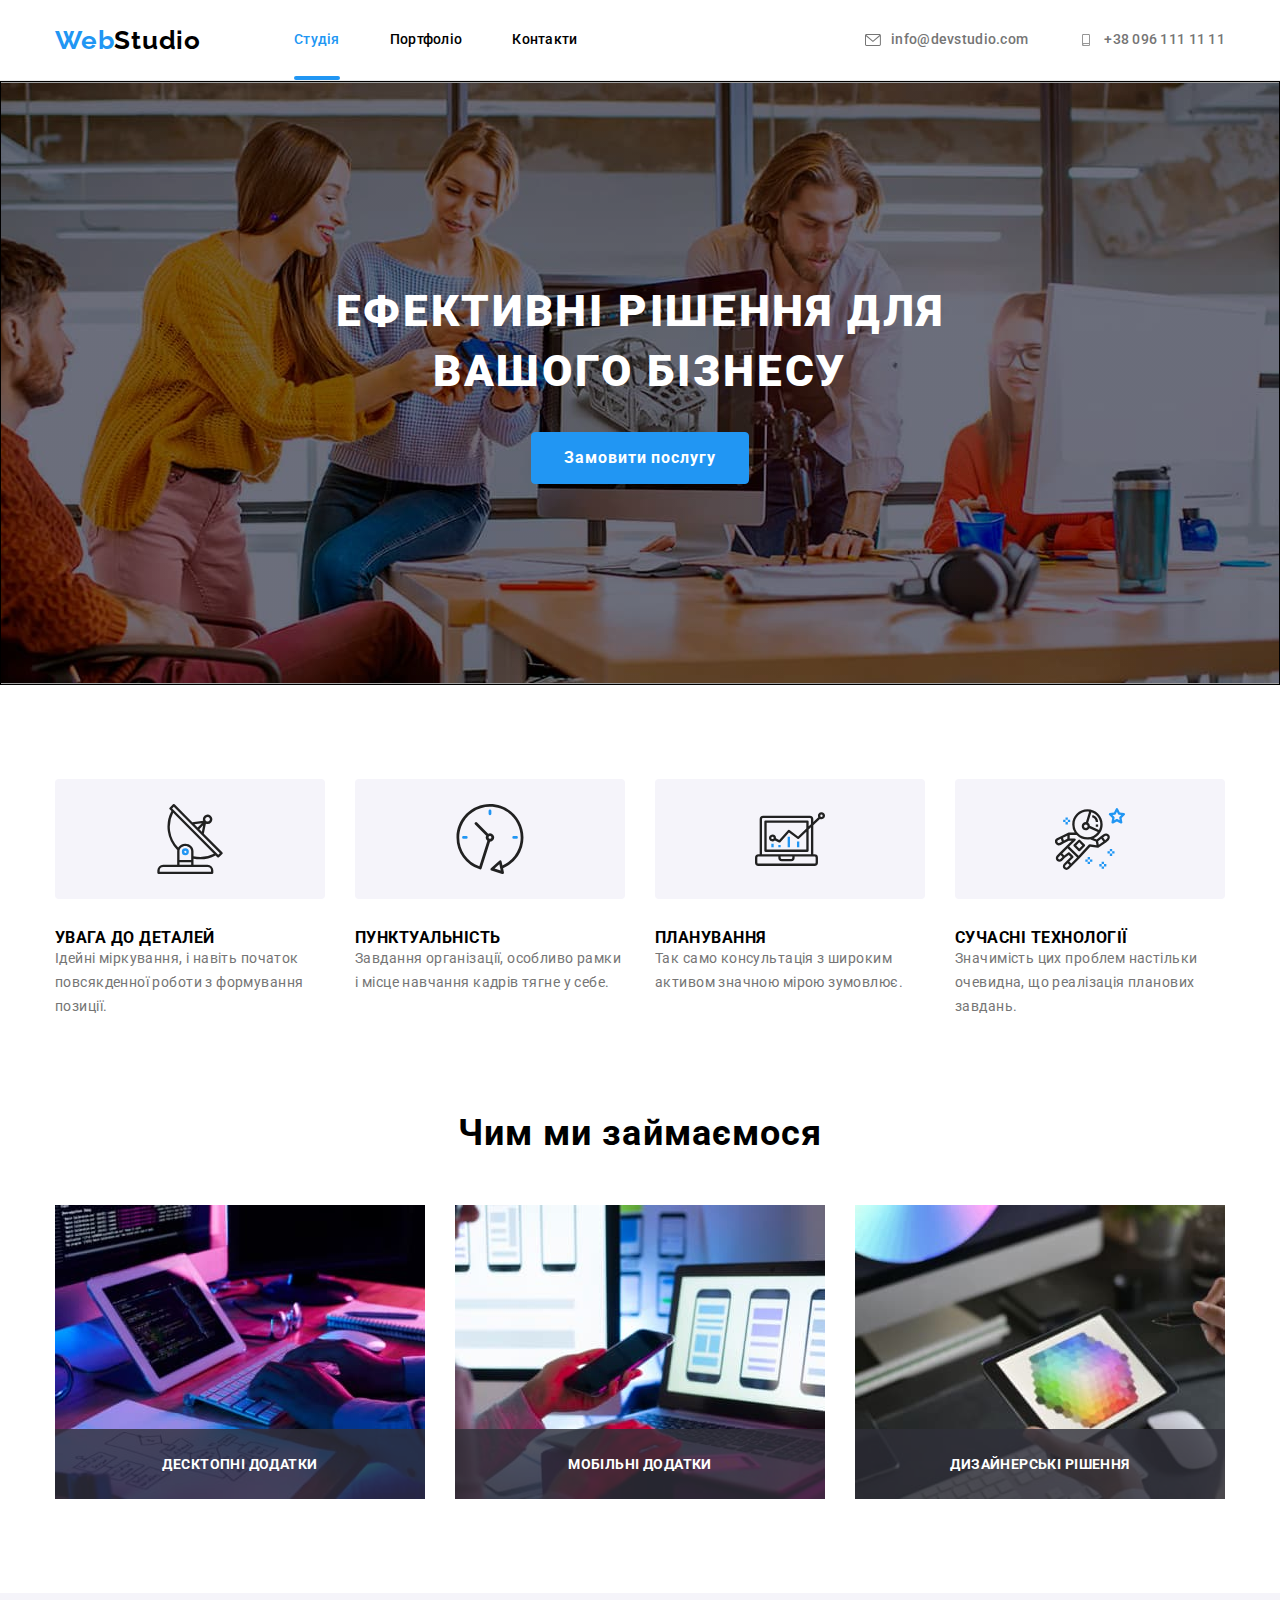
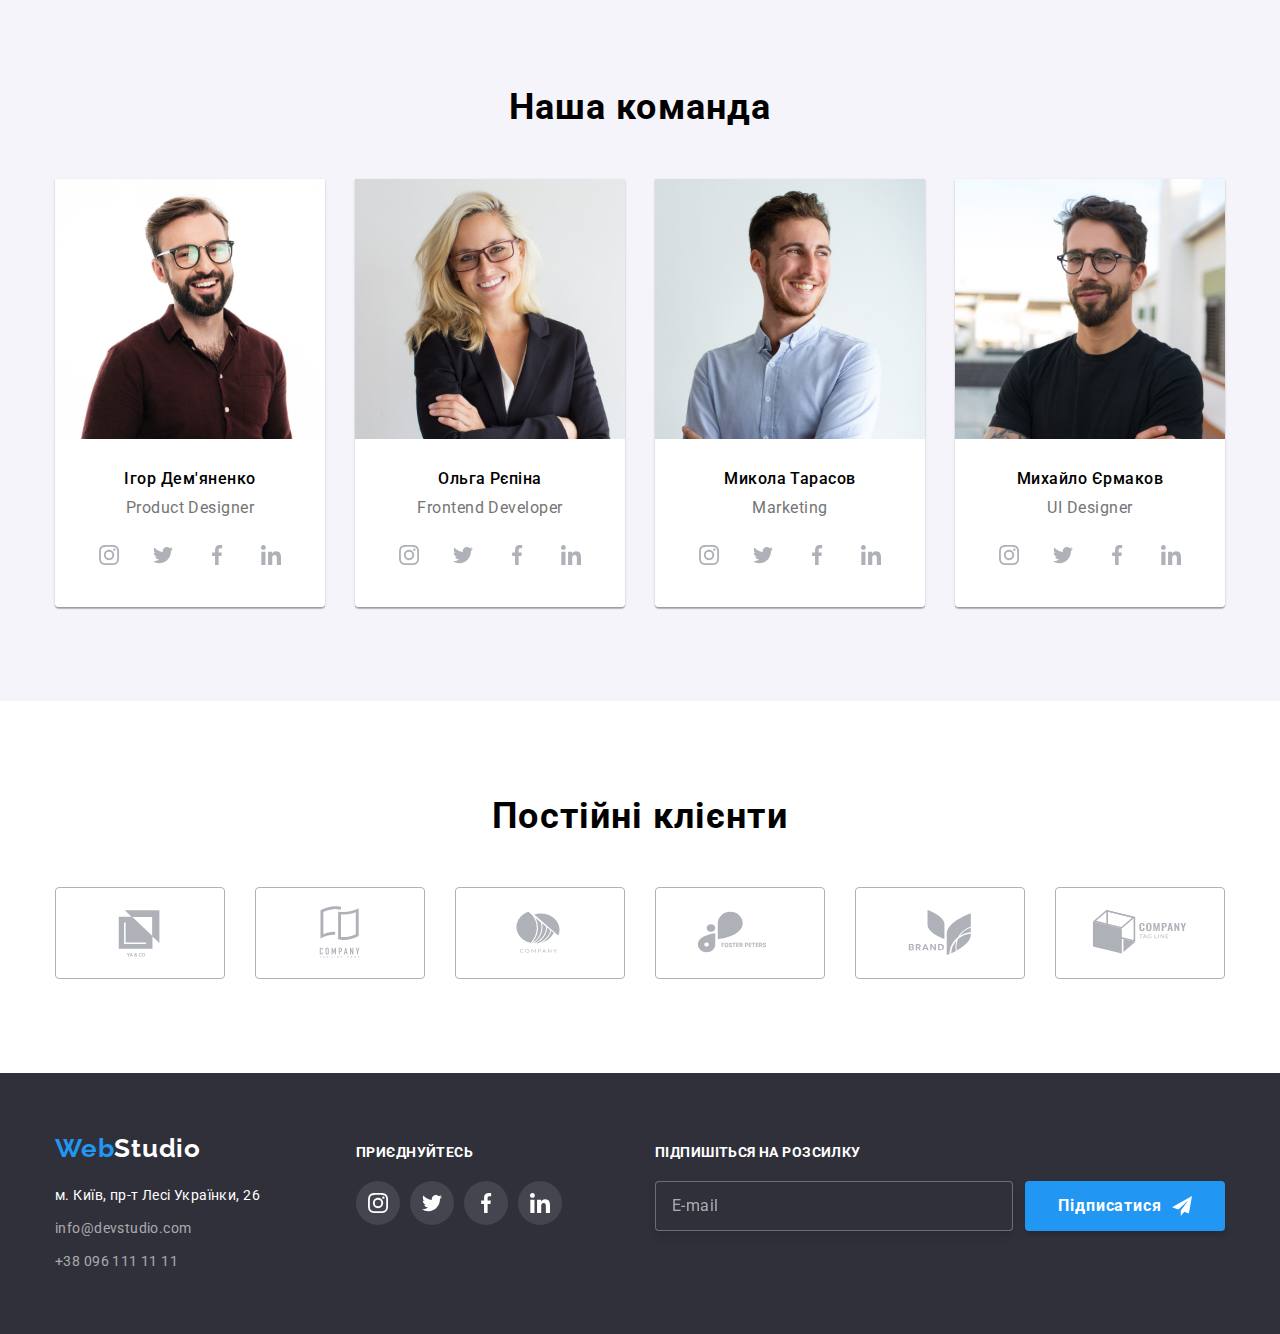
==== index.html @ 94ac400a "Create files according to sccs" ====
<!DOCTYPE html>
<html lang="uk">
  <head>
    <meta charset="UTF-8" />
    <meta http-equiv="X-UA-Compatible" content="IE=edge" />
    <meta name="viewport" content="width=device-width, initial-scale=1.0" />
    <link rel="preconnect" href="https://fonts.googleapis.com" />
    <link rel="preconnect" href="https://fonts.gstatic.com" crossorigin />
    <link
      href="https://fonts.googleapis.com/css2?family=Raleway:wght@700&family=Roboto:wght@400;500;700;900&display=swap"
      rel="stylesheet"
    />
    <link
      rel="stylesheet"
      href="https://cdnjs.cloudflare.com/ajax/libs/modern-normalize/1.1.0/modern-normalize.min.css"
    />
    <link rel="stylesheet" href="./css/main.min.css" />
    <!-- <link rel="stylesheet" href="./css/styles.css" /> -->
    <title>WebStudio</title>
  </head>
  <body>
    <header class="header-section">
      <div class="container header-container">
        <a href="./index.html" class="logo" lang="en"><span class="logo-web">Web</span>Studio</a>
        <nav class="header-nav">
          <ul class="header-list list">
            <li class="item"><a href="./index.html" class="header-link current">Студія</a></li>
            <li class="item"><a href="./portfolio.html" class="header-link">Портфоліо</a></li>
            <li class="item"><a href="#address" class="header-link">Контакти</a></li>
          </ul>
        </nav>
        <ul class="header-contacts list">
          <li class="item">
            <a
              href="mailto:info@devstudio.com"
              target="_blank"
              rel="noopener noreferrer nofollow"
              class="contacts-link"
            >
              <svg width="16" height="12" class="icon-envelope">
                <use href="./images/svg/icons.svg#icon-envelope"></use></svg
              >info@devstudio.com</a
            >
          </li>
          <li class="item">
            <a href="tel:+380961111111" class="contacts-link">
              <svg width="16" height="12" class="icon-phone">
                <use href="./images/svg/icons.svg#icon-smartphone"></use></svg
              >+38 096 111 11 11</a
            >
          </li>
        </ul>
      </div>
    </header>
    <main>
      <section class="hero section">
        <div class="container">
          <h1 class="hero-title">Ефективні рішення для вашого бізнесу</h1>
          <button type="button" class="button" data-modal-open>Замовити послугу</button>
          <div class="backdrop is-hidden" data-modal>
            <div class="modal">
              <button type="button" class="close-button" data-modal-close>
                <svg width="20" height="20">
                  <use href="./images/svg/icons.svg#icon-close"></use>
                </svg>
              </button>
              <p class="form-title">Залиште свої дані, ми вам передзвонимо</p>
              <form class="form js-speaker-form">
                <div class="form-element">
                  <label for="user-name" class="form-label">Ім'я</label>
                  <div class="input-wrap">
                    <input type="text" name="user-name" id="user-name" class="form-input" />
                    <svg width="18" height="18" class="icon-form">
                      <use href="./images/svg/icons.svg#icon-person"></use>
                    </svg>
                  </div>
                </div>
                <div class="form-element">
                  <label for="user-phone" class="form-label">Телефон</label>
                  <div class="input-wrap">
                    <input type="tel" name="user-phone" id="user-phone" class="form-input" />
                    <svg width="18" height="18" class="icon-form">
                      <use href="./images/svg/icons.svg#icon-phone"></use>
                    </svg>
                  </div>
                </div>
                <div class="form-element">
                  <label for="user-mail" class="form-label">Пошта</label>
                  <div class="input-wrap">
                    <input type="email" name="user-mail" id="user-mail" class="form-input" />
                    <svg width="18" height="18" class="icon-form">
                      <use href="./images/svg/icons.svg#icon-email"></use>
                    </svg>
                  </div>
                </div>
                <div class="form-element">
                  <label for="user-comments" class="form-label">Коментар</label>
                  <textarea
                    name="comment"
                    id="user-comments"
                    class="user-comments"
                    placeholder="Введіть текст"
                  ></textarea>
                </div>
                <div class="accept">
                  <input type="checkbox" name="accept" id="accept" class="visually-hidden" />
                  <label for="accept" class="accept-label">
                    <span class="checkbox">
                      <svg width="11" height="8">
                        <use href="./images/svg/icons.svg#icon-vector"></use>
                      </svg>
                    </span>
                    Погоджуюся з розсилкою та приймаю
                    <a href="" class="accept-link">Умови договору</a></label
                  >
                </div>
                <button type="submit" class="form-button">Відправити</button>
              </form>
            </div>
          </div>
        </div>
      </section>
      <section class="section">
        <div class="container">
          <h2 class="visually-hidden">Переваги</h2>
          <ul class="features-list list">
            <li class="features-item">
              <div class="container-icon">
                <svg class="icon">
                  <use href="./images/svg/icons.svg#icon-antenna"></use>
                </svg>
              </div>
              <h3 class="title">УВАГА ДО ДЕТАЛЕЙ</h3>
              <p class="feature-text">
                Ідейні міркування, і навіть початок повсякденної роботи з формування позиції.
              </p>
            </li>
            <li class="features-item">
              <div class="container-icon">
                <svg class="icon">
                  <use href="./images/svg/icons.svg#icon-clock"></use>
                </svg>
              </div>
              <h3 class="title">ПУНКТУАЛЬНІСТЬ</h3>
              <p class="feature-text">
                Завдання організації, особливо рамки і місце навчання кадрів тягне у себе.
              </p>
            </li>
            <li class="features-item">
              <div class="container-icon">
                <svg class="icon">
                  <use href="./images/svg/icons.svg#icon-diagram"></use>
                </svg>
              </div>
              <h3 class="title">ПЛАНУВАННЯ</h3>
              <p class="feature-text">
                Так само консультація з широким активом значною мірою зумовлює.
              </p>
            </li>
            <li class="features-item">
              <div class="container-icon">
                <svg class="icon">
                  <use href="./images/svg/icons.svg#icon-astronaut"></use>
                </svg>
              </div>
              <h3 class="title">СУЧАСНІ ТЕХНОЛОГІЇ</h3>
              <p class="feature-text">
                Значимість цих проблем настільки очевидна, що реалізація планових завдань.
              </p>
            </li>
          </ul>
        </div>
      </section>
      <section class="section about-section">
        <div class="container">
          <h2 class="about-title">Чим ми займаємося</h2>
          <ul class="about-list list">
            <li class="about-item">
              <img src="./images/img.jpg" alt="Програмування для комп'ютера" width="370" />
              <div class="about-thumb"><p class="about-text">Десктопні додатки</p></div>
            </li>
            <li class="about-item">
              <img src="./images/img(1).jpg" alt="Програмування для смартфону" width="370" />
              <div class="about-thumb"><p class="about-text">Мобільні додатки</p></div>
            </li>
            <li class="about-item">
              <img src="./images/img(2).jpg" alt="Програмування для планшету" width="370" />
              <div class="about-thumb"><p class="about-text">Дизайнерські рішення</p></div>
            </li>
          </ul>
        </div>
      </section>
      <section class="team-section section">
        <div class="container">
          <h2 class="our-team-title">Наша команда</h2>
          <ul class="team-list list">
            <li class="team-link">
              <img src="./images/team/img.jpg" alt="Ігор Дем'яненко" width="270" />
              <div class="team-container">
                <h3 class="team-title">Ігор Дем'яненко</h3>
                <p lang="en" class="team-profession">Product Designer</p>
                <ul class="social-list list">
                  <li class="social-item">
                    <a href="" class="social-link"
                      ><svg width="20" height="20" class="social-icon">
                        <use href="./images/svg/icons.svg#icon-instagram"></use></svg
                    ></a>
                  </li>
                  <li class="social-item">
                    <a href="" class="social-link"
                      ><svg width="20" height="20" class="social-icon">
                        <use href="./images/svg/icons.svg#icon-twitter"></use></svg
                    ></a>
                  </li>
                  <li class="social-item">
                    <a href="" class="social-link"
                      ><svg width="20" height="20" class="social-icon">
                        <use href="./images/svg/icons.svg#icon-facebook"></use></svg
                    ></a>
                  </li>
                  <li class="social-item">
                    <a href="" class="social-link"
                      ><svg width="20" height="20" class="social-icon">
                        <use href="./images/svg/icons.svg#icon-linkedin"></use></svg
                    ></a>
                  </li>
                </ul>
              </div>
            </li>
            <li class="team-link">
              <img src="./images/team/img1.jpg" alt="Ольга Рєпіна" width="270" />
              <div class="team-container">
                <h3 class="team-title">Ольга Рєпіна</h3>
                <p lang="en" class="team-profession">Frontend Developer</p>
                <ul class="social-list list">
                  <li class="social-item">
                    <a href="" class="social-link"
                      ><svg width="20" height="20" class="social-icon">
                        <use href="./images/svg/icons.svg#icon-instagram"></use></svg
                    ></a>
                  </li>
                  <li class="social-item">
                    <a href="" class="social-link"
                      ><svg width="20" height="20" class="social-icon">
                        <use href="./images/svg/icons.svg#icon-twitter"></use></svg
                    ></a>
                  </li>
                  <li class="social-item">
                    <a href="" class="social-link"
                      ><svg width="20" height="20" class="social-icon">
                        <use href="./images/svg/icons.svg#icon-facebook"></use></svg
                    ></a>
                  </li>
                  <li class="social-item">
                    <a href="" class="social-link"
                      ><svg width="20" height="20" class="social-icon">
                        <use href="./images/svg/icons.svg#icon-linkedin"></use></svg
                    ></a>
                  </li>
                </ul>
              </div>
            </li>
            <li class="team-link">
              <img src="./images/team/img2.jpg" alt="Микола Тарасов" width="270" />
              <div class="team-container">
                <h3 class="team-title">Микола Тарасов</h3>
                <p lang="en" class="team-profession">Marketing</p>
                <ul class="social-list list">
                  <li class="social-item">
                    <a href="" class="social-link"
                      ><svg width="20" height="20" class="social-icon">
                        <use href="./images/svg/icons.svg#icon-instagram"></use></svg
                    ></a>
                  </li>
                  <li class="social-item">
                    <a href="" class="social-link"
                      ><svg width="20" height="20" class="social-icon">
                        <use href="./images/svg/icons.svg#icon-twitter"></use></svg
                    ></a>
                  </li>
                  <li class="social-item">
                    <a href="" class="social-link"
                      ><svg width="20" height="20" class="social-icon">
                        <use href="./images/svg/icons.svg#icon-facebook"></use></svg
                    ></a>
                  </li>
                  <li class="social-item">
                    <a href="" class="social-link"
                      ><svg width="20" height="20" class="social-icon">
                        <use href="./images/svg/icons.svg#icon-linkedin"></use></svg
                    ></a>
                  </li>
                </ul>
              </div>
            </li>
            <li class="team-link">
              <img src="./images/team/img3.jpg" alt="Михайло Єрмаков" width="270" />
              <div class="team-container">
                <h3 class="team-title">Михайло Єрмаков</h3>
                <p lang="en" class="team-profession">UI Designer</p>
                <ul class="social-list list">
                  <li class="social-item">
                    <a href="" class="social-link"
                      ><svg width="20" height="20" class="social-icon">
                        <use href="./images/svg/icons.svg#icon-instagram"></use></svg
                    ></a>
                  </li>
                  <li class="social-item">
                    <a href="" class="social-link"
                      ><svg width="20" height="20" class="social-icon">
                        <use href="./images/svg/icons.svg#icon-twitter"></use></svg
                    ></a>
                  </li>
                  <li class="social-item">
                    <a href="" class="social-link"
                      ><svg width="20" height="20" class="social-icon">
                        <use href="./images/svg/icons.svg#icon-facebook"></use></svg
                    ></a>
                  </li>
                  <li class="social-item">
                    <a href="" class="social-link"
                      ><svg width="20" height="20" class="social-icon">
                        <use href="./images/svg/icons.svg#icon-linkedin"></use></svg
                    ></a>
                  </li>
                </ul>
              </div>
            </li>
          </ul>
        </div>
      </section>
      <section class="section">
        <div class="container">
          <h2 class="clients-title">Постійні клієнти</h2>
          <ul class="clients-list list">
            <li>
              <a href="" class="clients-link">
                <svg width="106" height="60" class="clients-icon">
                  <use href="./images/svg/icons.svg#icon-Logo5"></use>
                </svg>
              </a>
            </li>
            <li>
              <a href="" class="clients-link">
                <svg width="106" height="60" class="clients-icon">
                  <use href="./images/svg/icons.svg#icon-Logo4"></use>
                </svg>
              </a>
            </li>
            <li>
              <a href="" class="clients-link">
                <svg width="106" height="60" class="clients-icon">
                  <use href="./images/svg/icons.svg#icon-Logo3"></use>
                </svg>
              </a>
            </li>
            <li>
              <a href="" class="clients-link">
                <svg width="106" height="60" class="clients-icon">
                  <use href="./images/svg/icons.svg#icon-Logo2"></use>
                </svg>
              </a>
            </li>
            <li>
              <a href="" class="clients-link">
                <svg width="106" height="60" class="clients-icon">
                  <use href="./images/svg/icons.svg#icon-Logo1"></use>
                </svg>
              </a>
            </li>
            <li>
              <a href="" class="clients-link">
                <svg width="106" height="60" class="clients-icon">
                  <use href="./images/svg/icons.svg#icon-Logo"></use>
                </svg>
              </a>
            </li>
          </ul>
        </div>
      </section>
    </main>
    <footer class="footer">
      <div class="container footer-container">
        <div>
          <a href="./index.html" lang="en" class="logo-footer"
            ><span class="logo-web">Web</span>Studio</a
          >
          <address id="address">
            <ul class="address-list">
              <li class="address-item list">
                <a
                  href="https://goo.gl/maps/rVkAFiqXuHVkaKfX6"
                  target="_blank"
                  rel="noopener noreferrer nofollow"
                  class="footer-link address"
                >
                  м. Київ, пр-т Лесі Українки, 26</a
                >
              </li>
              <li class="address-item list">
                <a
                  href="mailto:info@devstudio.com"
                  target="_blank"
                  rel="noopener noreferrer nofollow"
                  class="footer-link"
                  >info@devstudio.com</a
                >
              </li>
              <li class="address-item list">
                <a href="tel:+380961111111" class="footer-link">+38 096 111 11 11</a>
              </li>
            </ul>
          </address>
        </div>
        <div class="social-container">
          <p class="social-title">приєднуйтесь</p>
          <ul class="footer-social-list list">
            <li class="footer-social">
              <a href="" class="social-link"
                ><svg width="20" height="20" class="social-icon">
                  <use href="./images/svg/icons.svg#icon-instagram"></use></svg
              ></a>
            </li>
            <li class="footer-social">
              <a href="" class="social-link"
                ><svg width="20" height="20" class="social-icon">
                  <use href="./images/svg/icons.svg#icon-twitter"></use></svg
              ></a>
            </li>
            <li class="footer-social">
              <a href="" class="social-link"
                ><svg width="20" height="20" class="social-icon">
                  <use href="./images/svg/icons.svg#icon-facebook"></use></svg
              ></a>
            </li>
            <li class="footer-social">
              <a href="" class="social-link"
                ><svg width="20" height="20" class="social-icon">
                  <use href="./images/svg/icons.svg#icon-linkedin"></use></svg
              ></a>
            </li>
          </ul>
        </div>
        <div class="form-container">
          <p class="social-title">Підпишіться на розсилку</p>
          <form class="footer-form">
            <label for="mail-footer"></label>
            <input
              type="email"
              name="email"
              id="mail-footer"
              placeholder="E-mail"
              class="footer-input"
            />
            <button type="submit" class="form-button">
              Підписатися
              <svg class="send-icon">
                <use href="./images/svg/icons.svg#icon-send"></use>
              </svg>
            </button>
          </form>
        </div>
      </div>
    </footer>
    <script src="./js/modal.js"></script>
  </body>
</html>
---- css/main.min.css ----
:root{--primary-text-color: #000000;--secondary-text-color: #757575;--hero-text-color: #ffffff;--accent-color: #2196f3;--icon-color: #afb1b8;--background-primary: #ffffff;--background-secondary: #2f303a}h1,h2,h3,h4,h5,h6,p,ul{margin:0}ul{padding-left:0}body{font-family:"Roboto",sans-serif;font-size:14px;line-height:1.14;letter-spacing:.02em;color:var(--secondary-text-color);background-color:var(--background-primary)}img{display:block;max-width:100%;height:auto}.section{padding-top:94px;padding-bottom:94px}.list{padding:0;margin:0;list-style:none}.link{display:block;margin:0 auto;text-decoration:none}.container{width:1200px;margin-left:auto;margin-right:auto;padding-left:15px;padding-right:15px;align-items:center}.visually-hidden{position:absolute;clip:rect(0 0 0 0);width:1px;height:1px;margin:-1px}.button{min-width:216px;padding:10px 32px;border-radius:4px;border:1px solid var(--accent-color);font-style:inherit;font-weight:700;font-size:16px;line-height:1.88;letter-spacing:.06em;color:var(--hero-text-color);background-color:var(--accent-color);cursor:pointer;transition:background 250ms cubic-bezier(0.4, 0, 0.2, 1)}.button:hover,.button:focus{background:#188ce8}.close-button{position:absolute;right:14px;top:14px;width:30px;height:30px;display:flex;justify-content:center;align-items:center;background:var(--background-primary);border-radius:50%;border:1px solid rgba(0,0,0,.1)}.form-button{width:200px;height:50px;display:flex;justify-content:center;align-items:center;margin:auto;font-style:inherit;font-weight:700;font-size:16px;line-height:1.88;letter-spacing:.06em;color:var(--hero-text-color);background:var(--accent-color);border:rgba(0,0,0,0);box-shadow:0px 4px 4px rgba(0,0,0,.15);border-radius:4px;cursor:pointer;transition:background 250ms cubic-bezier(0.4, 0, 0.2, 1)}.form-button:hover,.form-button:focus{background:#188ce8}.button-filter{padding:6px 22px;border-radius:4px;border:#f5f4fa;font-style:inherit;font-weight:500;font-size:16px;line-height:1.62;text-align:center;letter-spacing:.03em;color:var(--primary-text-color);cursor:pointer;transition:color 250ms cubic-bezier(0.4, 0, 0.2, 1),background-color 250ms cubic-bezier(0.4, 0, 0.2, 1),box-shadow 250ms cubic-bezier(0.4, 0, 0.2, 1)}.header-section{border-bottom:1px solid #ececec}.logo{margin-right:93px;font-family:"Raleway",sans-serif;font-weight:700;font-size:26px;line-height:1.19;letter-spacing:.03em;color:var(--primary-text-color);text-decoration:none}.logo-web{color:var(--accent-color)}.header-container{display:flex}.header-list{display:flex}.header-list .item:not(:last-child){margin-right:50px}.header-contacts .item:not(:last-child){margin-right:50px}.header-link{position:relative;display:block;padding-top:32px;padding-bottom:32px;font-weight:500;letter-spacing:.02em;color:var(--primary-text-color);text-decoration:none;transition:color 250ms cubic-bezier(0.4, 0, 0.2, 1)}.header-link:hover,.header-link:focus{color:var(--accent-color)}.header-contacts{display:flex;margin-left:auto}.current::after{content:"";position:absolute;left:0;bottom:0;display:block;width:100%;height:4px;background-color:var(--accent-color);border-radius:2px;opacity:1}.contacts-link{display:flex;align-items:center;padding-top:32px;padding-bottom:32px;font-weight:500;color:var(--secondary-text-color);text-decoration:none;transition:color 250ms cubic-bezier(0.4, 0, 0.2, 1)}.icon-envelope,.icon-phone{margin-right:10px;fill:currentColor}.contacts-link:hover,.contacts-link:focus{color:var(--accent-color);fill:var(--accent-color)}.header-list .header-link.current{color:var(--accent-color)}.hero{max-width:1600px;min-height:600px;padding-top:200px;padding-bottom:200px;text-align:center;background:#c4c4c4;background-image:linear-gradient(to right, rgba(0, 0, 0, 0.2), rgba(0, 0, 0, 0.2)),url("../images/bcground.jpg");background-repeat:no-repeat;margin-left:auto;margin-right:auto;background-position:center;border:1px solid #000}.hero-title{margin-bottom:30px;width:696px;margin-left:auto;margin-right:auto;font-weight:900;font-size:44px;line-height:1.36;letter-spacing:.06em;text-transform:uppercase;color:var(--hero-text-color)}.backdrop{position:fixed;top:0;left:0;z-index:1;width:100%;height:100%;background:rgba(0,0,0,.2);opacity:1;transition:opacity 250ms cubic-bezier(0.4, 0, 0.2, 1)}.modal{position:absolute;top:50%;left:50%;transform:translate(-50%, -50%) scale(1);width:528px;height:581px;padding:40px;background:#fff;box-shadow:0px 1px 3px rgba(0,0,0,.12),0px 1px 1px rgba(0,0,0,.14),0px 2px 1px rgba(0,0,0,.2);border-radius:4px;transition:transform 250ms cubic-bezier(0.4, 0, 0.2, 1)}.is-hidden{visibility:hidden;opacity:0;pointer-events:none}.is-hidden .modal{transform:translate(-50%, -50%) scale(1.5)}.form-title{font-weight:700;font-size:20px;line-height:1.15;text-align:center;letter-spacing:.03em;color:#212121;margin-bottom:12px}.form-element{display:flex;flex-direction:column;margin-bottom:10px;text-align:left}.form-label{margin-bottom:4px;font-size:12px;line-height:1.17;letter-spacing:.01em;color:var(--secondary-text-color)}.input-wrap{position:relative}.form-input{width:100%;height:40px;padding-left:42px;outline:none;border:1px solid rgba(33,33,33,.2);border-radius:4px;transition:border 250ms cubic-bezier(0.4, 0, 0.2, 1)}.form-input:focus{border:1px solid var(--accent-color)}.form-input:focus+svg{fill:var(--accent-color)}.icon-form{position:absolute;top:50%;left:12px;transform:translateY(-50%);transition:fill 250ms cubic-bezier(0.4, 0, 0.2, 1)}.user-comments{resize:none;width:448px;height:120px;padding-left:16px;padding-top:12px;font-family:inherit;font-size:12px;letter-spacing:.01em;outline:none;border:1px solid rgba(33,33,33,.2);border-radius:4px;transition:border 250ms cubic-bezier(0.4, 0, 0.2, 1)}.user-comments::placeholder{color:rgba(117,117,117,.5)}.user-comments:focus{border:1px solid var(--accent-color)}.accept{margin-top:20px;margin-bottom:30px}.accept-label{display:flex;align-items:center;font-size:14px;line-height:1.71;letter-spacing:.03em;color:var(--secondary-text-color)}.accept-link{padding-left:4px;font-style:inherit;color:var(--accent-color)}.checkbox{display:flex;justify-content:center;align-items:center;width:16px;height:15px;margin-right:7px;border:2px solid #212121;border-radius:2px;transition:border 250ms cubic-bezier(0.4, 0, 0.2, 1),background 250ms cubic-bezier(0.4, 0, 0.2, 1)}.accept input:checked+.accept-label .checkbox{background:var(--accent-color);border:2px solid var(--accent-color)}.container-icon{display:inline-flex;width:270px;height:120px;background-color:#f5f4fa;border-radius:4px;margin-bottom:30px;justify-content:center;align-items:center}.icon{width:70px;height:70px}.features-list{display:flex}.features-item{width:270px}.features-item.title{margin-bottom:10px}.features-item:not(:last-child){margin-right:30px}.title{letter-spacing:.03em;text-transform:uppercase;color:var(--primary-text-color)}.feature-text{line-height:1.71;letter-spacing:.03em}.about-section{padding-top:0}.about-list{display:flex}.about-title{min-width:366px;margin-bottom:50px;font-size:36px;line-height:1.16;text-align:center;letter-spacing:.03em;color:var(--primary-text-color)}.about-item{position:relative}.about-item:not(:last-child){margin-right:30px}.about-thumb{position:absolute;left:0;bottom:0;display:flex;justify-content:center;align-items:center;width:100%;height:70px;background:rgba(47,48,58,.8)}.about-text{font-style:inherit;font-weight:700;font-size:14px;line-height:1.33;text-align:center;letter-spacing:.03em;text-transform:uppercase;color:var(--hero-text-color)}.team-section{background-color:#f5f4fa}.our-team-title{min-width:264px;margin-bottom:50px;font-size:36px;line-height:1.16;text-align:center;letter-spacing:.03em;color:var(--primary-text-color)}.team-list{display:flex}.team-link:not(:last-child){margin-right:30px}.team-container{padding-top:30px;background-color:var(--background-primary);border-radius:0px 0px 4px 4px}.team-title{margin-bottom:10px;font-weight:500;font-size:16px;line-height:1.19;text-align:center;letter-spacing:.03em;color:var(--primary-text-color)}.team-profession{font-size:16px;line-height:1.19;letter-spacing:.03em;text-align:center;color:var(--secondary-text-color)}.team-link{box-shadow:0px 1px 3px rgba(0,0,0,.12),0px 1px 1px rgba(0,0,0,.14),0px 2px 1px rgba(0,0,0,.2);border-radius:0px 0px 4px 4px}.social-list{display:flex;padding-left:32px;padding-right:32px;justify-content:space-between;align-items:center}.social-item{width:44px;height:44px;margin-top:16px;margin-bottom:30px}.social-link{display:flex;width:44px;height:44px;border-radius:50%;justify-content:center;align-items:center;background-color:var(--background-primary);color:var(--icon-color);transition:color 250ms cubic-bezier(0.4, 0, 0.2, 1),background-color 250ms cubic-bezier(0.4, 0, 0.2, 1)}.social-icon{display:block;fill:currentColor}.social-link:hover,.social-link:focus{color:var(--hero-text-color);background-color:var(--accent-color)}.clients-title{margin-bottom:50px;font-size:36px;line-height:1.17;text-align:center;letter-spacing:.03em;color:var(--primary-text-color)}.clients-list{display:flex;justify-content:space-between;align-items:center}.clients-link{display:flex;width:170px;height:92px;justify-content:center;align-items:center;border:1px solid #afb1b8;border-radius:4px;color:var(--icon-color);transition:color 250ms cubic-bezier(0.4, 0, 0.2, 1),border-color 250ms cubic-bezier(0.4, 0, 0.2, 1)}.clients-icon{display:block;fill:currentColor}.clients-link:hover,.clients-link:focus{color:var(--accent-color);border-color:var(--accent-color)}.clients-title{margin-bottom:50px;font-size:36px;line-height:1.17;text-align:center;letter-spacing:.03em;color:var(--primary-text-color)}.clients-list{display:flex;justify-content:space-between;align-items:center}.clients-link{display:flex;width:170px;height:92px;justify-content:center;align-items:center;border:1px solid #afb1b8;border-radius:4px;color:var(--icon-color);transition:color 250ms cubic-bezier(0.4, 0, 0.2, 1),border-color 250ms cubic-bezier(0.4, 0, 0.2, 1)}.clients-icon{display:block;fill:currentColor}.clients-link:hover,.clients-link:focus{color:var(--accent-color);border-color:var(--accent-color)}.footer{padding-top:60px;padding-bottom:60px;background-color:var(--background-secondary)}.footer-container{display:flex;align-items:baseline}.logo-footer{font-family:"Raleway",sans-serif;font-weight:700;font-size:26px;line-height:1.19;letter-spacing:.03em;color:var(--hero-text-color);text-decoration:none}.address-list .footer-link{font-style:normal;font-size:14px;line-height:1.71;letter-spacing:.03em;color:rgba(255,255,255,.6);text-decoration:none;transition:color 250ms cubic-bezier(0.4, 0, 0.2, 1)}.address-list{display:block;width:231px;margin-top:20px}.address-item:not(:last-child){margin-bottom:9px}.address-list .address{color:var(--hero-text-color)}.footer-link:hover,.footer-link:focus{color:var(--accent-color)}.social-container{margin-left:70px}.footer-social-list{display:flex;width:206px;height:44px;justify-content:space-between;align-items:center}.footer-social .social-link{background:rgba(255,255,255,.1);color:var(--hero-text-color);transition:background-color 250ms cubic-bezier(0.4, 0, 0.2, 1)}.footer-social .social-link:hover,.footer-social .social-link:focus{background-color:var(--accent-color)}.social-title{padding-bottom:20px;font-weight:700;font-size:14px;line-height:1.14;letter-spacing:.03em;text-transform:uppercase;color:var(--hero-text-color)}.form-container{margin-left:93px}.footer-form{display:flex}.footer-input{width:358px;height:50px;padding-left:16px;margin-right:12px;color:var(--hero-text-color);background-color:var(--background-secondary);border:1px solid rgba(255,255,255,.3);filter:drop-shadow(0px 4px 4px rgba(0, 0, 0, 0.15));border-radius:4px;outline:none;transition:border 250ms cubic-bezier(0.4, 0, 0.2, 1)}.footer-input:focus{border:1px solid var(--accent-color)}.footer-input::placeholder{font-size:16px;line-height:1.25;letter-spacing:.03em;color:rgba(255,255,255,.6)}.send-icon{width:20px;height:20px;margin-left:10px;fill:var(--hero-text-color)}.list-filter{display:flex;justify-content:center;align-items:center;margin-bottom:44px;min-width:575px}.link-filter:not(:last-child){margin-right:20px}.button-filter:hover,.button-filter:focus{color:var(--hero-text-color);background-color:var(--accent-color);box-shadow:0px 3px 1px rgba(0,0,0,.1),0px 1px 2px rgba(0,0,0,.08),0px 2px 2px rgba(0,0,0,.12)}.flex-list{display:flex;flex-wrap:wrap;gap:30px}.portfolio-title{margin-bottom:4px;font-size:18px;line-height:2;letter-spacing:.06em;color:var(--primary-text-color)}.portfolio-text{font-size:16px;line-height:1.88;letter-spacing:.03em}.flex-element{padding:20px 24px;border-right:1px solid #eee;border-bottom:1px solid #eee;border-left:1px solid #eee}.works-thumb{position:relative;overflow:hidden}.overlay-description{position:absolute;top:0;bottom:0;width:100%;height:100%;display:flex;justify-content:center;align-items:center;padding:63px 24px;color:var(--hero-text-color);background:rgba(33,150,243,.9);font-size:18px;line-height:1.56;letter-spacing:.03em;transform:translateY(101%);transition:transform 250ms cubic-bezier(0.4, 0, 0.2, 1)}.works-link:hover .overlay-description{transform:translateY(0%)}.works-link{display:block;color:inherit;transition:box-shadow 250ms cubic-bezier(0.4, 0, 0.2, 1)}.works-link:hover,.works-link:focus{box-shadow:0px 1px 1px rgba(0,0,0,.12),0px 4px 4px rgba(0,0,0,.06),1px 4px 6px rgba(0,0,0,.16)}/*# sourceMappingURL=main.min.css.map */
---- css/styles.css ----
*,
*::before,
*::after {
  box-sizing: border-box;
}
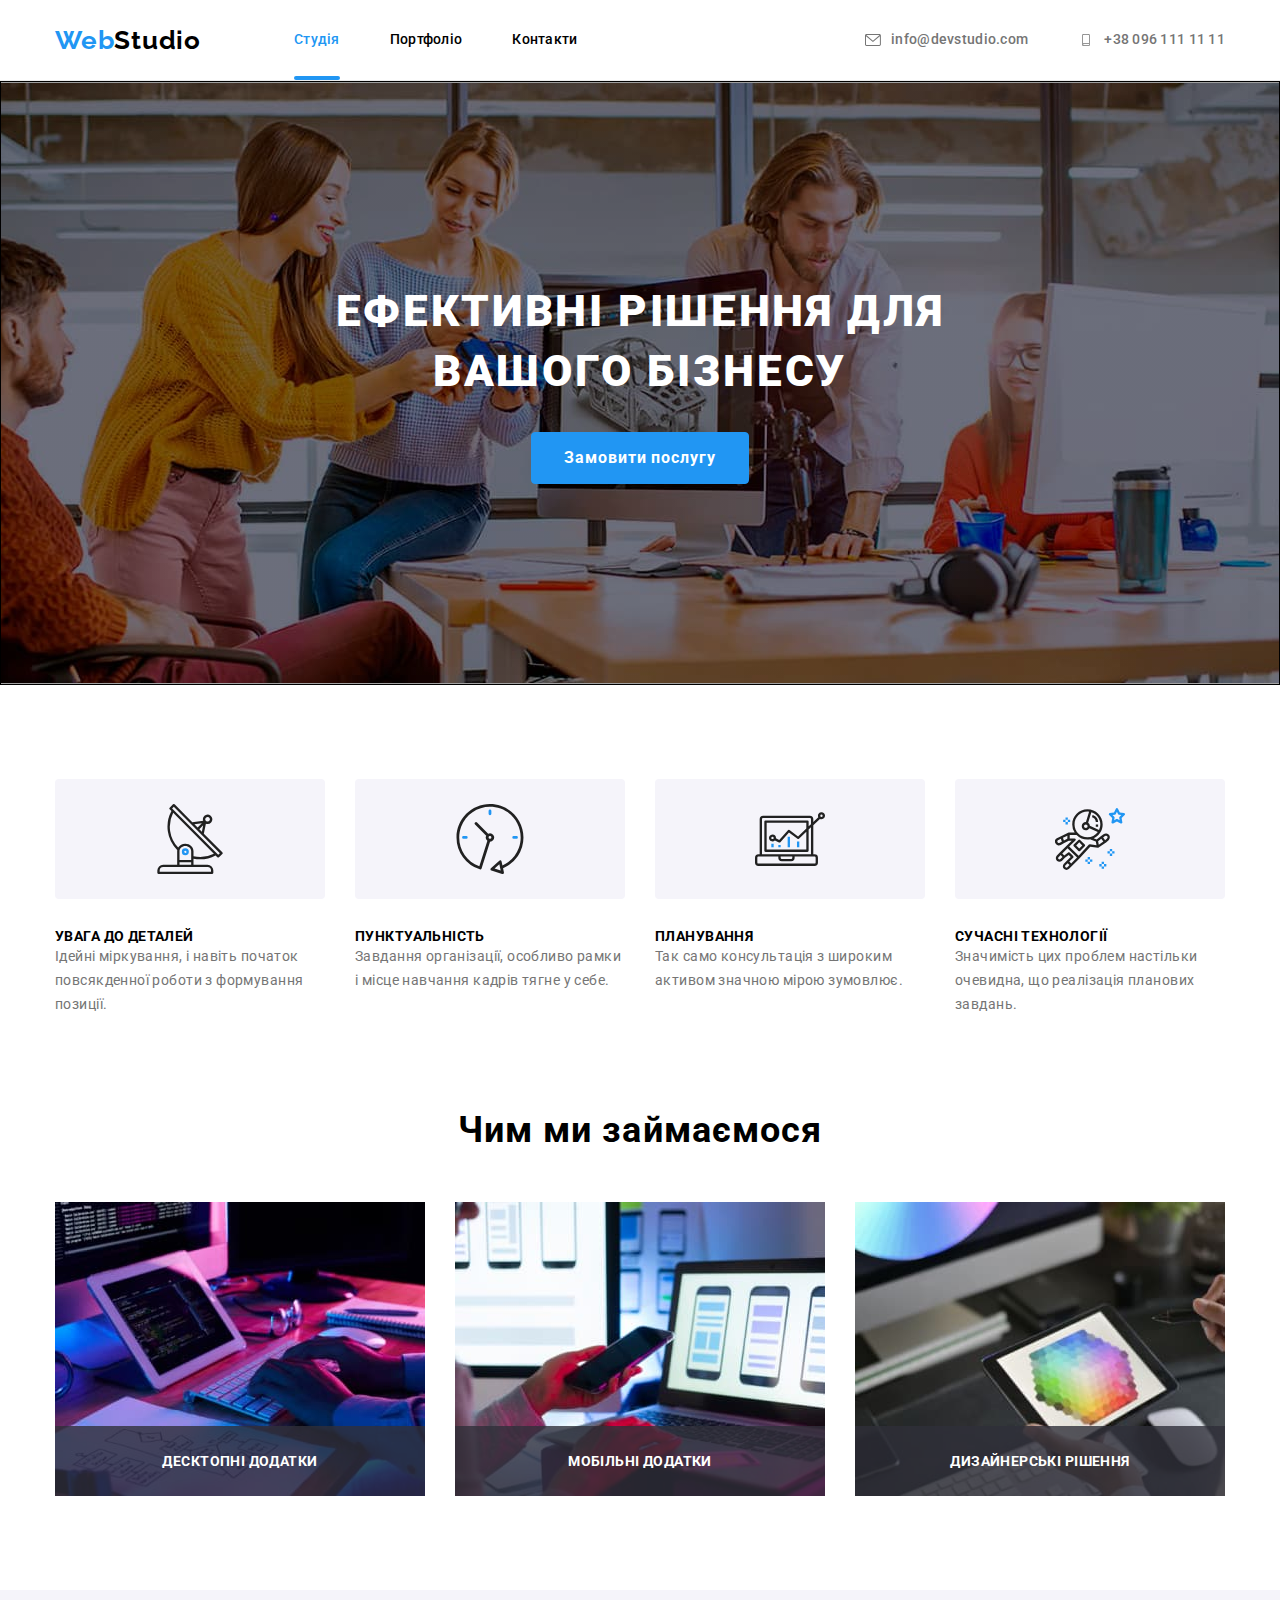
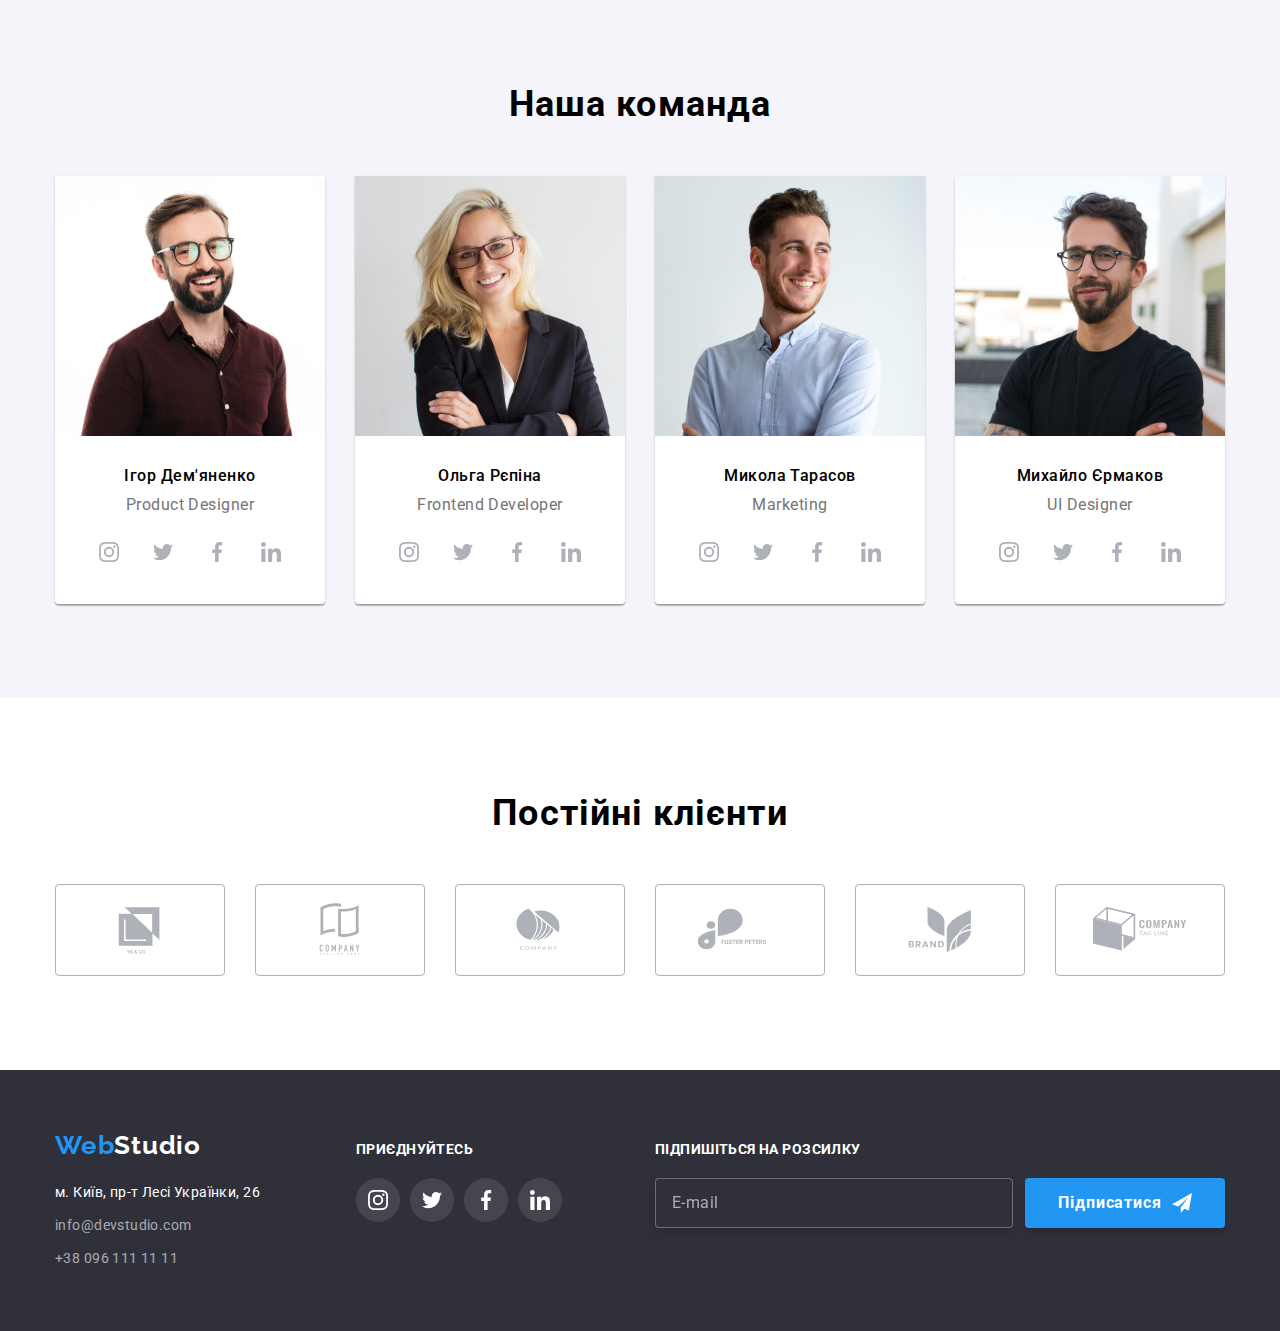
==== commit 5134051f: "Delete unnecessary files" ====
--- a/index.html
+++ b/index.html
@@ -15,7 +15,6 @@
       href="https://cdnjs.cloudflare.com/ajax/libs/modern-normalize/1.1.0/modern-normalize.min.css"
     />
     <link rel="stylesheet" href="./css/main.min.css" />
-    <!-- <link rel="stylesheet" href="./css/styles.css" /> -->
     <title>WebStudio</title>
   </head>
   <body>
@@ -130,8 +129,8 @@
                   <use href="./images/svg/icons.svg#icon-antenna"></use>
                 </svg>
               </div>
-              <h3 class="title">УВАГА ДО ДЕТАЛЕЙ</h3>
-              <p class="feature-text">
+              <h3 class="features-title">УВАГА ДО ДЕТАЛЕЙ</h3>
+              <p class="features-text">
                 Ідейні міркування, і навіть початок повсякденної роботи з формування позиції.
               </p>
             </li>
@@ -141,8 +140,8 @@
                   <use href="./images/svg/icons.svg#icon-clock"></use>
                 </svg>
               </div>
-              <h3 class="title">ПУНКТУАЛЬНІСТЬ</h3>
-              <p class="feature-text">
+              <h3 class="features-title">ПУНКТУАЛЬНІСТЬ</h3>
+              <p class="features-text">
                 Завдання організації, особливо рамки і місце навчання кадрів тягне у себе.
               </p>
             </li>
@@ -152,8 +151,8 @@
                   <use href="./images/svg/icons.svg#icon-diagram"></use>
                 </svg>
               </div>
-              <h3 class="title">ПЛАНУВАННЯ</h3>
-              <p class="feature-text">
+              <h3 class="features-title">ПЛАНУВАННЯ</h3>
+              <p class="features-text">
                 Так само консультація з широким активом значною мірою зумовлює.
               </p>
             </li>
@@ -163,8 +162,8 @@
                   <use href="./images/svg/icons.svg#icon-astronaut"></use>
                 </svg>
               </div>
-              <h3 class="title">СУЧАСНІ ТЕХНОЛОГІЇ</h3>
-              <p class="feature-text">
+              <h3 class="features-title">СУЧАСНІ ТЕХНОЛОГІЇ</h3>
+              <p class="features-text">
                 Значимість цих проблем настільки очевидна, що реалізація планових завдань.
               </p>
             </li>
@@ -190,136 +189,136 @@
           </ul>
         </div>
       </section>
-      <section class="team-section section">
+      <section class="team section">
         <div class="container">
-          <h2 class="our-team-title">Наша команда</h2>
-          <ul class="team-list list">
-            <li class="team-link">
+          <h2 class="team__title">Наша команда</h2>
+          <ul class="team__list list">
+            <li class="team__link">
               <img src="./images/team/img.jpg" alt="Ігор Дем'яненко" width="270" />
-              <div class="team-container">
-                <h3 class="team-title">Ігор Дем'яненко</h3>
-                <p lang="en" class="team-profession">Product Designer</p>
-                <ul class="social-list list">
-                  <li class="social-item">
-                    <a href="" class="social-link"
-                      ><svg width="20" height="20" class="social-icon">
+              <div class="team__container">
+                <h3 class="team__name">Ігор Дем'яненко</h3>
+                <p lang="en" class="team__profession">Product Designer</p>
+                <ul class="social list">
+                  <li class="social__item">
+                    <a href="" class="social__link"
+                      ><svg width="20" height="20" class="social__icon">
                         <use href="./images/svg/icons.svg#icon-instagram"></use></svg
                     ></a>
                   </li>
-                  <li class="social-item">
-                    <a href="" class="social-link"
-                      ><svg width="20" height="20" class="social-icon">
+                  <li class="social__item">
+                    <a href="" class="social__link"
+                      ><svg width="20" height="20" class="social__icon">
                         <use href="./images/svg/icons.svg#icon-twitter"></use></svg
                     ></a>
                   </li>
-                  <li class="social-item">
-                    <a href="" class="social-link"
-                      ><svg width="20" height="20" class="social-icon">
+                  <li class="social__item">
+                    <a href="" class="social__link"
+                      ><svg width="20" height="20" class="social__icon">
                         <use href="./images/svg/icons.svg#icon-facebook"></use></svg
                     ></a>
                   </li>
-                  <li class="social-item">
-                    <a href="" class="social-link"
-                      ><svg width="20" height="20" class="social-icon">
+                  <li class="social__item">
+                    <a href="" class="social__link"
+                      ><svg width="20" height="20" class="social__icon">
                         <use href="./images/svg/icons.svg#icon-linkedin"></use></svg
                     ></a>
                   </li>
                 </ul>
               </div>
             </li>
-            <li class="team-link">
+            <li class="team__link">
               <img src="./images/team/img1.jpg" alt="Ольга Рєпіна" width="270" />
-              <div class="team-container">
-                <h3 class="team-title">Ольга Рєпіна</h3>
-                <p lang="en" class="team-profession">Frontend Developer</p>
-                <ul class="social-list list">
-                  <li class="social-item">
-                    <a href="" class="social-link"
-                      ><svg width="20" height="20" class="social-icon">
+              <div class="team__container">
+                <h3 class="team__name">Ольга Рєпіна</h3>
+                <p lang="en" class="team__profession">Frontend Developer</p>
+                <ul class="social list">
+                  <li class="social__item">
+                    <a href="" class="social__link"
+                      ><svg width="20" height="20" class="social__icon">
                         <use href="./images/svg/icons.svg#icon-instagram"></use></svg
                     ></a>
                   </li>
-                  <li class="social-item">
-                    <a href="" class="social-link"
-                      ><svg width="20" height="20" class="social-icon">
+                  <li class="social__item">
+                    <a href="" class="social__link"
+                      ><svg width="20" height="20" class="social__icon">
                         <use href="./images/svg/icons.svg#icon-twitter"></use></svg
                     ></a>
                   </li>
-                  <li class="social-item">
-                    <a href="" class="social-link"
-                      ><svg width="20" height="20" class="social-icon">
+                  <li class="social__item">
+                    <a href="" class="social__link"
+                      ><svg width="20" height="20" class="social__icon">
                         <use href="./images/svg/icons.svg#icon-facebook"></use></svg
                     ></a>
                   </li>
-                  <li class="social-item">
-                    <a href="" class="social-link"
-                      ><svg width="20" height="20" class="social-icon">
+                  <li class="social__item">
+                    <a href="" class="social__link"
+                      ><svg width="20" height="20" class="social__icon">
                         <use href="./images/svg/icons.svg#icon-linkedin"></use></svg
                     ></a>
                   </li>
                 </ul>
               </div>
             </li>
-            <li class="team-link">
+            <li class="team__link">
               <img src="./images/team/img2.jpg" alt="Микола Тарасов" width="270" />
-              <div class="team-container">
-                <h3 class="team-title">Микола Тарасов</h3>
-                <p lang="en" class="team-profession">Marketing</p>
-                <ul class="social-list list">
-                  <li class="social-item">
-                    <a href="" class="social-link"
-                      ><svg width="20" height="20" class="social-icon">
+              <div class="team__container">
+                <h3 class="team__name">Микола Тарасов</h3>
+                <p lang="en" class="team__profession">Marketing</p>
+                <ul class="social list">
+                  <li class="social__item">
+                    <a href="" class="social__link"
+                      ><svg width="20" height="20" class="social__icon">
                         <use href="./images/svg/icons.svg#icon-instagram"></use></svg
                     ></a>
                   </li>
-                  <li class="social-item">
-                    <a href="" class="social-link"
-                      ><svg width="20" height="20" class="social-icon">
+                  <li class="social__item">
+                    <a href="" class="social__link"
+                      ><svg width="20" height="20" class="social__icon">
                         <use href="./images/svg/icons.svg#icon-twitter"></use></svg
                     ></a>
                   </li>
-                  <li class="social-item">
-                    <a href="" class="social-link"
-                      ><svg width="20" height="20" class="social-icon">
+                  <li class="social__item">
+                    <a href="" class="social__link"
+                      ><svg width="20" height="20" class="social__icon">
                         <use href="./images/svg/icons.svg#icon-facebook"></use></svg
                     ></a>
                   </li>
-                  <li class="social-item">
-                    <a href="" class="social-link"
-                      ><svg width="20" height="20" class="social-icon">
+                  <li class="social__item">
+                    <a href="" class="social__link"
+                      ><svg width="20" height="20" class="social__icon">
                         <use href="./images/svg/icons.svg#icon-linkedin"></use></svg
                     ></a>
                   </li>
                 </ul>
               </div>
             </li>
-            <li class="team-link">
+            <li class="team__link">
               <img src="./images/team/img3.jpg" alt="Михайло Єрмаков" width="270" />
-              <div class="team-container">
-                <h3 class="team-title">Михайло Єрмаков</h3>
-                <p lang="en" class="team-profession">UI Designer</p>
-                <ul class="social-list list">
-                  <li class="social-item">
-                    <a href="" class="social-link"
-                      ><svg width="20" height="20" class="social-icon">
+              <div class="team__container">
+                <h3 class="team__name">Михайло Єрмаков</h3>
+                <p lang="en" class="team__profession">UI Designer</p>
+                <ul class="social list">
+                  <li class="social__item">
+                    <a href="" class="social__link"
+                      ><svg width="20" height="20" class="social__icon">
                         <use href="./images/svg/icons.svg#icon-instagram"></use></svg
                     ></a>
                   </li>
-                  <li class="social-item">
-                    <a href="" class="social-link"
-                      ><svg width="20" height="20" class="social-icon">
+                  <li class="social__item">
+                    <a href="" class="social__link"
+                      ><svg width="20" height="20" class="social__icon">
                         <use href="./images/svg/icons.svg#icon-twitter"></use></svg
                     ></a>
                   </li>
-                  <li class="social-item">
-                    <a href="" class="social-link"
-                      ><svg width="20" height="20" class="social-icon">
+                  <li class="social__item">
+                    <a href="" class="social__link"
+                      ><svg width="20" height="20" class="social__icon">
                         <use href="./images/svg/icons.svg#icon-facebook"></use></svg
                     ></a>
                   </li>
-                  <li class="social-item">
-                    <a href="" class="social-link"
-                      ><svg width="20" height="20" class="social-icon">
+                  <li class="social__item">
+                    <a href="" class="social__link"
+                      ><svg width="20" height="20" class="social__icon">
                         <use href="./images/svg/icons.svg#icon-linkedin"></use></svg
                     ></a>
                   </li>
@@ -329,48 +328,48 @@
           </ul>
         </div>
       </section>
-      <section class="section">
+      <section class="clients section">
         <div class="container">
-          <h2 class="clients-title">Постійні клієнти</h2>
-          <ul class="clients-list list">
-            <li>
-              <a href="" class="clients-link">
-                <svg width="106" height="60" class="clients-icon">
+          <h2 class="clients__title">Постійні клієнти</h2>
+          <ul class="clients__list list">
+            <li>
+              <a href="" class="clients__link">
+                <svg width="106" height="60" class="clients__icon">
                   <use href="./images/svg/icons.svg#icon-Logo5"></use>
                 </svg>
               </a>
             </li>
             <li>
-              <a href="" class="clients-link">
-                <svg width="106" height="60" class="clients-icon">
+              <a href="" class="clients__link">
+                <svg width="106" height="60" class="clients__icon">
                   <use href="./images/svg/icons.svg#icon-Logo4"></use>
                 </svg>
               </a>
             </li>
             <li>
-              <a href="" class="clients-link">
-                <svg width="106" height="60" class="clients-icon">
+              <a href="" class="clients__link">
+                <svg width="106" height="60" class="clients__icon">
                   <use href="./images/svg/icons.svg#icon-Logo3"></use>
                 </svg>
               </a>
             </li>
             <li>
-              <a href="" class="clients-link">
-                <svg width="106" height="60" class="clients-icon">
+              <a href="" class="clients__link">
+                <svg width="106" height="60" class="clients__icon">
                   <use href="./images/svg/icons.svg#icon-Logo2"></use>
                 </svg>
               </a>
             </li>
             <li>
-              <a href="" class="clients-link">
-                <svg width="106" height="60" class="clients-icon">
+              <a href="" class="clients__link">
+                <svg width="106" height="60" class="clients__icon">
                   <use href="./images/svg/icons.svg#icon-Logo1"></use>
                 </svg>
               </a>
             </li>
             <li>
-              <a href="" class="clients-link">
-                <svg width="106" height="60" class="clients-icon">
+              <a href="" class="clients__link">
+                <svg width="106" height="60" class="clients__icon">
                   <use href="./images/svg/icons.svg#icon-Logo"></use>
                 </svg>
               </a>
@@ -416,26 +415,26 @@
           <p class="social-title">приєднуйтесь</p>
           <ul class="footer-social-list list">
             <li class="footer-social">
-              <a href="" class="social-link"
-                ><svg width="20" height="20" class="social-icon">
+              <a href="" class="social__link"
+                ><svg width="20" height="20" class="social__icon">
                   <use href="./images/svg/icons.svg#icon-instagram"></use></svg
               ></a>
             </li>
             <li class="footer-social">
-              <a href="" class="social-link"
-                ><svg width="20" height="20" class="social-icon">
+              <a href="" class="social__link"
+                ><svg width="20" height="20" class="social__icon">
                   <use href="./images/svg/icons.svg#icon-twitter"></use></svg
               ></a>
             </li>
             <li class="footer-social">
-              <a href="" class="social-link"
-                ><svg width="20" height="20" class="social-icon">
+              <a href="" class="social__link"
+                ><svg width="20" height="20" class="social__icon">
                   <use href="./images/svg/icons.svg#icon-facebook"></use></svg
               ></a>
             </li>
             <li class="footer-social">
-              <a href="" class="social-link"
-                ><svg width="20" height="20" class="social-icon">
+              <a href="" class="social__link"
+                ><svg width="20" height="20" class="social__icon">
                   <use href="./images/svg/icons.svg#icon-linkedin"></use></svg
               ></a>
             </li>
--- a/css/main.min.css
+++ b/css/main.min.css
@@ -1 +1 @@
-:root{--primary-text-color: #000000;--secondary-text-color: #757575;--hero-text-color: #ffffff;--accent-color: #2196f3;--icon-color: #afb1b8;--background-primary: #ffffff;--background-secondary: #2f303a}h1,h2,h3,h4,h5,h6,p,ul{margin:0}ul{padding-left:0}body{font-family:"Roboto",sans-serif;font-size:14px;line-height:1.14;letter-spacing:.02em;color:var(--secondary-text-color);background-color:var(--background-primary)}img{display:block;max-width:100%;height:auto}.section{padding-top:94px;padding-bottom:94px}.list{padding:0;margin:0;list-style:none}.link{display:block;margin:0 auto;text-decoration:none}.container{width:1200px;margin-left:auto;margin-right:auto;padding-left:15px;padding-right:15px;align-items:center}.visually-hidden{position:absolute;clip:rect(0 0 0 0);width:1px;height:1px;margin:-1px}.button{min-width:216px;padding:10px 32px;border-radius:4px;border:1px solid var(--accent-color);font-style:inherit;font-weight:700;font-size:16px;line-height:1.88;letter-spacing:.06em;color:var(--hero-text-color);background-color:var(--accent-color);cursor:pointer;transition:background 250ms cubic-bezier(0.4, 0, 0.2, 1)}.button:hover,.button:focus{background:#188ce8}.close-button{position:absolute;right:14px;top:14px;width:30px;height:30px;display:flex;justify-content:center;align-items:center;background:var(--background-primary);border-radius:50%;border:1px solid rgba(0,0,0,.1)}.form-button{width:200px;height:50px;display:flex;justify-content:center;align-items:center;margin:auto;font-style:inherit;font-weight:700;font-size:16px;line-height:1.88;letter-spacing:.06em;color:var(--hero-text-color);background:var(--accent-color);border:rgba(0,0,0,0);box-shadow:0px 4px 4px rgba(0,0,0,.15);border-radius:4px;cursor:pointer;transition:background 250ms cubic-bezier(0.4, 0, 0.2, 1)}.form-button:hover,.form-button:focus{background:#188ce8}.button-filter{padding:6px 22px;border-radius:4px;border:#f5f4fa;font-style:inherit;font-weight:500;font-size:16px;line-height:1.62;text-align:center;letter-spacing:.03em;color:var(--primary-text-color);cursor:pointer;transition:color 250ms cubic-bezier(0.4, 0, 0.2, 1),background-color 250ms cubic-bezier(0.4, 0, 0.2, 1),box-shadow 250ms cubic-bezier(0.4, 0, 0.2, 1)}.header-section{border-bottom:1px solid #ececec}.logo{margin-right:93px;font-family:"Raleway",sans-serif;font-weight:700;font-size:26px;line-height:1.19;letter-spacing:.03em;color:var(--primary-text-color);text-decoration:none}.logo-web{color:var(--accent-color)}.header-container{display:flex}.header-list{display:flex}.header-list .item:not(:last-child){margin-right:50px}.header-contacts .item:not(:last-child){margin-right:50px}.header-link{position:relative;display:block;padding-top:32px;padding-bottom:32px;font-weight:500;letter-spacing:.02em;color:var(--primary-text-color);text-decoration:none;transition:color 250ms cubic-bezier(0.4, 0, 0.2, 1)}.header-link:hover,.header-link:focus{color:var(--accent-color)}.header-contacts{display:flex;margin-left:auto}.current::after{content:"";position:absolute;left:0;bottom:0;display:block;width:100%;height:4px;background-color:var(--accent-color);border-radius:2px;opacity:1}.contacts-link{display:flex;align-items:center;padding-top:32px;padding-bottom:32px;font-weight:500;color:var(--secondary-text-color);text-decoration:none;transition:color 250ms cubic-bezier(0.4, 0, 0.2, 1)}.icon-envelope,.icon-phone{margin-right:10px;fill:currentColor}.contacts-link:hover,.contacts-link:focus{color:var(--accent-color);fill:var(--accent-color)}.header-list .header-link.current{color:var(--accent-color)}.hero{max-width:1600px;min-height:600px;padding-top:200px;padding-bottom:200px;text-align:center;background:#c4c4c4;background-image:linear-gradient(to right, rgba(0, 0, 0, 0.2), rgba(0, 0, 0, 0.2)),url("../images/bcground.jpg");background-repeat:no-repeat;margin-left:auto;margin-right:auto;background-position:center;border:1px solid #000}.hero-title{margin-bottom:30px;width:696px;margin-left:auto;margin-right:auto;font-weight:900;font-size:44px;line-height:1.36;letter-spacing:.06em;text-transform:uppercase;color:var(--hero-text-color)}.backdrop{position:fixed;top:0;left:0;z-index:1;width:100%;height:100%;background:rgba(0,0,0,.2);opacity:1;transition:opacity 250ms cubic-bezier(0.4, 0, 0.2, 1)}.modal{position:absolute;top:50%;left:50%;transform:translate(-50%, -50%) scale(1);width:528px;height:581px;padding:40px;background:#fff;box-shadow:0px 1px 3px rgba(0,0,0,.12),0px 1px 1px rgba(0,0,0,.14),0px 2px 1px rgba(0,0,0,.2);border-radius:4px;transition:transform 250ms cubic-bezier(0.4, 0, 0.2, 1)}.is-hidden{visibility:hidden;opacity:0;pointer-events:none}.is-hidden .modal{transform:translate(-50%, -50%) scale(1.5)}.form-title{font-weight:700;font-size:20px;line-height:1.15;text-align:center;letter-spacing:.03em;color:#212121;margin-bottom:12px}.form-element{display:flex;flex-direction:column;margin-bottom:10px;text-align:left}.form-label{margin-bottom:4px;font-size:12px;line-height:1.17;letter-spacing:.01em;color:var(--secondary-text-color)}.input-wrap{position:relative}.form-input{width:100%;height:40px;padding-left:42px;outline:none;border:1px solid rgba(33,33,33,.2);border-radius:4px;transition:border 250ms cubic-bezier(0.4, 0, 0.2, 1)}.form-input:focus{border:1px solid var(--accent-color)}.form-input:focus+svg{fill:var(--accent-color)}.icon-form{position:absolute;top:50%;left:12px;transform:translateY(-50%);transition:fill 250ms cubic-bezier(0.4, 0, 0.2, 1)}.user-comments{resize:none;width:448px;height:120px;padding-left:16px;padding-top:12px;font-family:inherit;font-size:12px;letter-spacing:.01em;outline:none;border:1px solid rgba(33,33,33,.2);border-radius:4px;transition:border 250ms cubic-bezier(0.4, 0, 0.2, 1)}.user-comments::placeholder{color:rgba(117,117,117,.5)}.user-comments:focus{border:1px solid var(--accent-color)}.accept{margin-top:20px;margin-bottom:30px}.accept-label{display:flex;align-items:center;font-size:14px;line-height:1.71;letter-spacing:.03em;color:var(--secondary-text-color)}.accept-link{padding-left:4px;font-style:inherit;color:var(--accent-color)}.checkbox{display:flex;justify-content:center;align-items:center;width:16px;height:15px;margin-right:7px;border:2px solid #212121;border-radius:2px;transition:border 250ms cubic-bezier(0.4, 0, 0.2, 1),background 250ms cubic-bezier(0.4, 0, 0.2, 1)}.accept input:checked+.accept-label .checkbox{background:var(--accent-color);border:2px solid var(--accent-color)}.container-icon{display:inline-flex;width:270px;height:120px;background-color:#f5f4fa;border-radius:4px;margin-bottom:30px;justify-content:center;align-items:center}.icon{width:70px;height:70px}.features-list{display:flex}.features-item{width:270px}.features-item.title{margin-bottom:10px}.features-item:not(:last-child){margin-right:30px}.title{letter-spacing:.03em;text-transform:uppercase;color:var(--primary-text-color)}.feature-text{line-height:1.71;letter-spacing:.03em}.about-section{padding-top:0}.about-list{display:flex}.about-title{min-width:366px;margin-bottom:50px;font-size:36px;line-height:1.16;text-align:center;letter-spacing:.03em;color:var(--primary-text-color)}.about-item{position:relative}.about-item:not(:last-child){margin-right:30px}.about-thumb{position:absolute;left:0;bottom:0;display:flex;justify-content:center;align-items:center;width:100%;height:70px;background:rgba(47,48,58,.8)}.about-text{font-style:inherit;font-weight:700;font-size:14px;line-height:1.33;text-align:center;letter-spacing:.03em;text-transform:uppercase;color:var(--hero-text-color)}.team-section{background-color:#f5f4fa}.our-team-title{min-width:264px;margin-bottom:50px;font-size:36px;line-height:1.16;text-align:center;letter-spacing:.03em;color:var(--primary-text-color)}.team-list{display:flex}.team-link:not(:last-child){margin-right:30px}.team-container{padding-top:30px;background-color:var(--background-primary);border-radius:0px 0px 4px 4px}.team-title{margin-bottom:10px;font-weight:500;font-size:16px;line-height:1.19;text-align:center;letter-spacing:.03em;color:var(--primary-text-color)}.team-profession{font-size:16px;line-height:1.19;letter-spacing:.03em;text-align:center;color:var(--secondary-text-color)}.team-link{box-shadow:0px 1px 3px rgba(0,0,0,.12),0px 1px 1px rgba(0,0,0,.14),0px 2px 1px rgba(0,0,0,.2);border-radius:0px 0px 4px 4px}.social-list{display:flex;padding-left:32px;padding-right:32px;justify-content:space-between;align-items:center}.social-item{width:44px;height:44px;margin-top:16px;margin-bottom:30px}.social-link{display:flex;width:44px;height:44px;border-radius:50%;justify-content:center;align-items:center;background-color:var(--background-primary);color:var(--icon-color);transition:color 250ms cubic-bezier(0.4, 0, 0.2, 1),background-color 250ms cubic-bezier(0.4, 0, 0.2, 1)}.social-icon{display:block;fill:currentColor}.social-link:hover,.social-link:focus{color:var(--hero-text-color);background-color:var(--accent-color)}.clients-title{margin-bottom:50px;font-size:36px;line-height:1.17;text-align:center;letter-spacing:.03em;color:var(--primary-text-color)}.clients-list{display:flex;justify-content:space-between;align-items:center}.clients-link{display:flex;width:170px;height:92px;justify-content:center;align-items:center;border:1px solid #afb1b8;border-radius:4px;color:var(--icon-color);transition:color 250ms cubic-bezier(0.4, 0, 0.2, 1),border-color 250ms cubic-bezier(0.4, 0, 0.2, 1)}.clients-icon{display:block;fill:currentColor}.clients-link:hover,.clients-link:focus{color:var(--accent-color);border-color:var(--accent-color)}.clients-title{margin-bottom:50px;font-size:36px;line-height:1.17;text-align:center;letter-spacing:.03em;color:var(--primary-text-color)}.clients-list{display:flex;justify-content:space-between;align-items:center}.clients-link{display:flex;width:170px;height:92px;justify-content:center;align-items:center;border:1px solid #afb1b8;border-radius:4px;color:var(--icon-color);transition:color 250ms cubic-bezier(0.4, 0, 0.2, 1),border-color 250ms cubic-bezier(0.4, 0, 0.2, 1)}.clients-icon{display:block;fill:currentColor}.clients-link:hover,.clients-link:focus{color:var(--accent-color);border-color:var(--accent-color)}.footer{padding-top:60px;padding-bottom:60px;background-color:var(--background-secondary)}.footer-container{display:flex;align-items:baseline}.logo-footer{font-family:"Raleway",sans-serif;font-weight:700;font-size:26px;line-height:1.19;letter-spacing:.03em;color:var(--hero-text-color);text-decoration:none}.address-list .footer-link{font-style:normal;font-size:14px;line-height:1.71;letter-spacing:.03em;color:rgba(255,255,255,.6);text-decoration:none;transition:color 250ms cubic-bezier(0.4, 0, 0.2, 1)}.address-list{display:block;width:231px;margin-top:20px}.address-item:not(:last-child){margin-bottom:9px}.address-list .address{color:var(--hero-text-color)}.footer-link:hover,.footer-link:focus{color:var(--accent-color)}.social-container{margin-left:70px}.footer-social-list{display:flex;width:206px;height:44px;justify-content:space-between;align-items:center}.footer-social .social-link{background:rgba(255,255,255,.1);color:var(--hero-text-color);transition:background-color 250ms cubic-bezier(0.4, 0, 0.2, 1)}.footer-social .social-link:hover,.footer-social .social-link:focus{background-color:var(--accent-color)}.social-title{padding-bottom:20px;font-weight:700;font-size:14px;line-height:1.14;letter-spacing:.03em;text-transform:uppercase;color:var(--hero-text-color)}.form-container{margin-left:93px}.footer-form{display:flex}.footer-input{width:358px;height:50px;padding-left:16px;margin-right:12px;color:var(--hero-text-color);background-color:var(--background-secondary);border:1px solid rgba(255,255,255,.3);filter:drop-shadow(0px 4px 4px rgba(0, 0, 0, 0.15));border-radius:4px;outline:none;transition:border 250ms cubic-bezier(0.4, 0, 0.2, 1)}.footer-input:focus{border:1px solid var(--accent-color)}.footer-input::placeholder{font-size:16px;line-height:1.25;letter-spacing:.03em;color:rgba(255,255,255,.6)}.send-icon{width:20px;height:20px;margin-left:10px;fill:var(--hero-text-color)}.list-filter{display:flex;justify-content:center;align-items:center;margin-bottom:44px;min-width:575px}.link-filter:not(:last-child){margin-right:20px}.button-filter:hover,.button-filter:focus{color:var(--hero-text-color);background-color:var(--accent-color);box-shadow:0px 3px 1px rgba(0,0,0,.1),0px 1px 2px rgba(0,0,0,.08),0px 2px 2px rgba(0,0,0,.12)}.flex-list{display:flex;flex-wrap:wrap;gap:30px}.portfolio-title{margin-bottom:4px;font-size:18px;line-height:2;letter-spacing:.06em;color:var(--primary-text-color)}.portfolio-text{font-size:16px;line-height:1.88;letter-spacing:.03em}.flex-element{padding:20px 24px;border-right:1px solid #eee;border-bottom:1px solid #eee;border-left:1px solid #eee}.works-thumb{position:relative;overflow:hidden}.overlay-description{position:absolute;top:0;bottom:0;width:100%;height:100%;display:flex;justify-content:center;align-items:center;padding:63px 24px;color:var(--hero-text-color);background:rgba(33,150,243,.9);font-size:18px;line-height:1.56;letter-spacing:.03em;transform:translateY(101%);transition:transform 250ms cubic-bezier(0.4, 0, 0.2, 1)}.works-link:hover .overlay-description{transform:translateY(0%)}.works-link{display:block;color:inherit;transition:box-shadow 250ms cubic-bezier(0.4, 0, 0.2, 1)}.works-link:hover,.works-link:focus{box-shadow:0px 1px 1px rgba(0,0,0,.12),0px 4px 4px rgba(0,0,0,.06),1px 4px 6px rgba(0,0,0,.16)}/*# sourceMappingURL=main.min.css.map */+:root{--primary-text-color: #000000;--secondary-text-color: #757575;--hero-text-color: #ffffff;--accent-color: #2196f3;--icon-color: #afb1b8;--background-primary: #ffffff;--background-secondary: #2f303a}h1,h2,h3,h4,h5,h6,p,ul{margin:0}ul{padding-left:0}body{font-family:"Roboto",sans-serif;font-size:14px;line-height:1.14;letter-spacing:.02em;color:var(--secondary-text-color);background-color:var(--background-primary)}img{display:block;max-width:100%;height:auto}.section{padding-top:94px;padding-bottom:94px}.list{padding:0;margin:0;list-style:none}.link{display:block;margin:0 auto;text-decoration:none}.container{width:1200px;margin-left:auto;margin-right:auto;padding-left:15px;padding-right:15px;align-items:center}.visually-hidden{position:absolute;clip:rect(0 0 0 0);width:1px;height:1px;margin:-1px}.button{min-width:216px;padding:10px 32px;border-radius:4px;border:1px solid var(--accent-color);font-size:16px;line-height:1.88;letter-spacing:.06em;font-style:inherit;font-weight:700;color:var(--hero-text-color);background-color:var(--accent-color);cursor:pointer;transition:background 250ms cubic-bezier(0.4, 0, 0.2, 1)}.button:hover,.button:focus{background:#188ce8}.close-button{position:absolute;right:14px;top:14px;width:30px;height:30px;display:flex;justify-content:center;align-items:center;background:var(--background-primary);border-radius:50%;border:1px solid rgba(0,0,0,.1)}.form-button{font-size:16px;line-height:1.88;letter-spacing:.06em;width:200px;height:50px;display:flex;justify-content:center;align-items:center;margin:auto;font-style:inherit;font-weight:700;color:var(--hero-text-color);background:var(--accent-color);border:rgba(0,0,0,0);box-shadow:0px 4px 4px rgba(0,0,0,.15);border-radius:4px;cursor:pointer;transition:background 250ms cubic-bezier(0.4, 0, 0.2, 1)}.form-button:hover,.form-button:focus{background:#188ce8}.button-filter{padding:6px 22px;border-radius:4px;border:#f5f4fa;font-size:16px;line-height:1.62;letter-spacing:.03em;font-style:inherit;font-weight:500;text-align:center;color:var(--primary-text-color);cursor:pointer;transition:color 250ms cubic-bezier(0.4, 0, 0.2, 1),background-color 250ms cubic-bezier(0.4, 0, 0.2, 1),box-shadow 250ms cubic-bezier(0.4, 0, 0.2, 1)}.button-filter:hover,.button-filter:focus{color:var(--hero-text-color);background-color:var(--accent-color);box-shadow:0px 3px 1px rgba(0,0,0,.1),0px 1px 2px rgba(0,0,0,.08),0px 2px 2px rgba(0,0,0,.12)}.backdrop{position:fixed;top:0;left:0;z-index:1;width:100%;height:100%;background:rgba(0,0,0,.2);opacity:1;transition:opacity 250ms cubic-bezier(0.4, 0, 0.2, 1)}.modal{position:absolute;top:50%;left:50%;transform:translate(-50%, -50%) scale(1);width:528px;height:581px;padding:40px;background:#fff;box-shadow:0px 1px 3px rgba(0,0,0,.12),0px 1px 1px rgba(0,0,0,.14),0px 2px 1px rgba(0,0,0,.2);border-radius:4px;transition:transform 250ms cubic-bezier(0.4, 0, 0.2, 1)}.is-hidden{visibility:hidden;opacity:0;pointer-events:none}.is-hidden .modal{transform:translate(-50%, -50%) scale(1.5)}.form-title{font-size:20px;line-height:1.15;letter-spacing:.03em;font-weight:700;text-align:center;color:#212121;margin-bottom:12px}.form-element{display:flex;flex-direction:column;margin-bottom:10px;text-align:left}.form-label{font-size:12px;line-height:1.17;letter-spacing:.01em;margin-bottom:4px;color:var(--secondary-text-color)}.input-wrap{position:relative}.form-input{width:100%;height:40px;padding-left:42px;outline:none;border:1px solid rgba(33,33,33,.2);border-radius:4px;transition:border 250ms cubic-bezier(0.4, 0, 0.2, 1)}.form-input:focus{border:1px solid var(--accent-color)}.form-input:focus+svg{fill:var(--accent-color)}.icon-form{position:absolute;top:50%;left:12px;transform:translateY(-50%);transition:fill 250ms cubic-bezier(0.4, 0, 0.2, 1)}.user-comments{font-size:12px;line-height:1.17;letter-spacing:.01em;resize:none;width:448px;height:120px;padding-left:16px;padding-top:12px;font-family:inherit;outline:none;border:1px solid rgba(33,33,33,.2);border-radius:4px;transition:border 250ms cubic-bezier(0.4, 0, 0.2, 1)}.user-comments::placeholder{color:rgba(117,117,117,.5)}.user-comments:focus{border:1px solid var(--accent-color)}.accept{margin-top:20px;margin-bottom:30px}.accept-label{font-size:14px;line-height:1.71;letter-spacing:.03em;display:flex;align-items:center;color:var(--secondary-text-color)}.accept-link{padding-left:4px;font-style:inherit;color:var(--accent-color)}.checkbox{display:flex;justify-content:center;align-items:center;width:16px;height:15px;margin-right:7px;border:2px solid #212121;border-radius:2px;transition:border 250ms cubic-bezier(0.4, 0, 0.2, 1),background 250ms cubic-bezier(0.4, 0, 0.2, 1)}.accept input:checked+.accept-label .checkbox{background:var(--accent-color);border:2px solid var(--accent-color)}.form-container{margin-left:93px}.footer-form{display:flex}.footer-input{width:358px;height:50px;padding-left:16px;margin-right:12px;color:var(--hero-text-color);background-color:var(--background-secondary);border:1px solid rgba(255,255,255,.3);filter:drop-shadow(0px 4px 4px rgba(0, 0, 0, 0.15));border-radius:4px;outline:none;transition:border 250ms cubic-bezier(0.4, 0, 0.2, 1)}.footer-input:focus{border:1px solid var(--accent-color)}.footer-input::placeholder{font-size:16px;line-height:1.25;letter-spacing:.03em;color:rgba(255,255,255,.6)}.send-icon{width:20px;height:20px;margin-left:10px;fill:var(--hero-text-color)}.header-section{border-bottom:1px solid #ececec}.logo{font-size:26px;line-height:1.19;letter-spacing:.03em;margin-right:93px;font-family:"Raleway",sans-serif;font-weight:700;color:var(--primary-text-color);text-decoration:none}.logo-web{color:var(--accent-color)}.header-container{display:flex}.header-list{display:flex}.header-list .item:not(:last-child){margin-right:50px}.header-list .header-link.current{color:var(--accent-color)}.header-link{position:relative;display:block;padding-top:32px;padding-bottom:32px;font-size:14px;line-height:1.14;letter-spacing:.02em;font-weight:500;color:var(--primary-text-color);text-decoration:none;transition:color 250ms cubic-bezier(0.4, 0, 0.2, 1)}.header-link:hover,.header-link:focus{color:var(--accent-color)}.header-link.current::after{content:"";position:absolute;left:0;bottom:0;display:block;width:100%;height:4px;background-color:var(--accent-color);border-radius:2px;opacity:1}.header-contacts{display:flex;margin-left:auto}.header-contacts .item:not(:last-child){margin-right:50px}.contacts-link{display:flex;align-items:center;padding-top:32px;padding-bottom:32px;font-size:14px;line-height:1.14;letter-spacing:.02em;font-weight:500;color:var(--secondary-text-color);text-decoration:none;transition:color 250ms cubic-bezier(0.4, 0, 0.2, 1)}.contacts-link:hover,.contacts-link:focus{color:var(--accent-color);fill:var(--accent-color)}.icon-envelope,.icon-phone{margin-right:10px;fill:currentColor}.hero{max-width:1600px;min-height:600px;padding-top:200px;padding-bottom:200px;text-align:center;background:#c4c4c4;background-image:linear-gradient(to right, rgba(0, 0, 0, 0.2), rgba(0, 0, 0, 0.2)),url("../images/bcground.jpg");background-repeat:no-repeat;margin-left:auto;margin-right:auto;background-position:center;border:1px solid #000}.hero-title{margin-bottom:30px;width:696px;margin-left:auto;margin-right:auto;font-size:44px;line-height:1.36;letter-spacing:.06em;font-weight:900;text-transform:uppercase;color:var(--hero-text-color)}.container-icon{display:inline-flex;width:270px;height:120px;background-color:#f5f4fa;border-radius:4px;margin-bottom:30px;justify-content:center;align-items:center}.icon{width:70px;height:70px}.features-list{display:flex}.features-item{width:270px}.features-item.title{margin-bottom:10px}.features-item:not(:last-child){margin-right:30px}.features-title{font-size:14px;line-height:1.14;letter-spacing:.03em;text-transform:uppercase;color:var(--primary-text-color)}.features-text{font-size:14px;line-height:1.71;letter-spacing:.03em}.about-section{padding-top:0}.about-list{display:flex}.about-title{font-size:36px;line-height:1.16;letter-spacing:.03em;min-width:366px;margin-bottom:50px;text-align:center;color:var(--primary-text-color)}.about-item{position:relative}.about-item:not(:last-child){margin-right:30px}.about-thumb{position:absolute;left:0;bottom:0;display:flex;justify-content:center;align-items:center;width:100%;height:70px;background:rgba(47,48,58,.8)}.about-text{font-size:14px;line-height:1.33;letter-spacing:.03em;font-style:inherit;font-weight:700;text-align:center;text-transform:uppercase;color:var(--hero-text-color)}.team{background-color:#f5f4fa}.team__title{min-width:264px;margin-bottom:50px;font-size:36px;line-height:1.16;letter-spacing:.03em;text-align:center;letter-spacing:.03em;color:var(--primary-text-color)}.team__list{display:flex}.team__container{padding-top:30px;background-color:var(--background-primary);border-radius:0px 0px 4px 4px}.team__name{font-size:16px;line-height:1.19;letter-spacing:.03em;margin-bottom:10px;font-weight:500;text-align:center;color:var(--primary-text-color)}.team__profession{font-size:16px;line-height:1.19;letter-spacing:.03em;text-align:center;color:var(--secondary-text-color)}.team__link{box-shadow:0px 1px 3px rgba(0,0,0,.12),0px 1px 1px rgba(0,0,0,.14),0px 2px 1px rgba(0,0,0,.2);border-radius:0px 0px 4px 4px}.team__link:not(:last-child){margin-right:30px}.clients__title{margin-bottom:50px;font-size:36px;line-height:1.17;letter-spacing:.03em;text-align:center;color:var(--primary-text-color)}.clients__list{display:flex;justify-content:space-between;align-items:center}.clients__link{display:flex;width:170px;height:92px;justify-content:center;align-items:center;border:1px solid #afb1b8;border-radius:4px;color:var(--icon-color);transition:color 250ms cubic-bezier(0.4, 0, 0.2, 1),border-color 250ms cubic-bezier(0.4, 0, 0.2, 1)}.clients__link:hover,.clients__link:focus{color:var(--accent-color);border-color:var(--accent-color)}.clients__icon{display:block;fill:currentColor}.footer{padding-top:60px;padding-bottom:60px;background-color:var(--background-secondary)}.footer-container{display:flex;align-items:baseline}.logo-footer{font-size:26px;line-height:1.19;letter-spacing:.03em;font-family:"Raleway",sans-serif;font-weight:700;color:var(--hero-text-color);text-decoration:none}.address-list{display:block;width:231px;margin-top:20px}.address-list .footer-link{font-size:14px;line-height:1.71;letter-spacing:.03em;font-style:normal;color:rgba(255,255,255,.6);text-decoration:none;transition:color 250ms cubic-bezier(0.4, 0, 0.2, 1)}.address-list .footer-link:hover,.address-list .footer-link:focus{color:var(--accent-color)}.address-list .address{color:var(--hero-text-color)}.address-item:not(:last-child){margin-bottom:9px}.social-container{margin-left:70px}.footer-social-list{display:flex;width:206px;height:44px;justify-content:space-between;align-items:center}.footer-social .social__link{background:rgba(255,255,255,.1);color:var(--hero-text-color);transition:background-color 250ms cubic-bezier(0.4, 0, 0.2, 1)}.footer-social .social__link:hover,.footer-social .social__link:focus{background-color:var(--accent-color)}.social-title{font-size:14px;line-height:1.14;letter-spacing:.03em;padding-bottom:20px;font-weight:700;text-transform:uppercase;color:var(--hero-text-color)}.list-filter{display:flex;justify-content:center;align-items:center;margin-bottom:44px;min-width:575px}.link-filter:not(:last-child){margin-right:20px}.flex-list{display:flex;flex-wrap:wrap;gap:30px}.portfolio-title{font-size:18px;line-height:2;letter-spacing:.06em;margin-bottom:4px;color:var(--primary-text-color)}.portfolio-text{font-size:16px;line-height:1.88;letter-spacing:.03em}.flex-element{padding:20px 24px;border-right:1px solid #eee;border-bottom:1px solid #eee;border-left:1px solid #eee}.works-thumb{position:relative;overflow:hidden}.overlay-description{position:absolute;top:0;bottom:0;width:100%;height:100%;display:flex;justify-content:center;align-items:center;padding:63px 24px;font-size:18px;line-height:1.56;letter-spacing:.03em;color:var(--hero-text-color);background:rgba(33,150,243,.9);transform:translateY(101%);transition:transform 250ms cubic-bezier(0.4, 0, 0.2, 1)}.works-link{display:block;color:inherit;transition:box-shadow 250ms cubic-bezier(0.4, 0, 0.2, 1)}.works-link:hover,.works-link:focus{box-shadow:0px 1px 1px rgba(0,0,0,.12),0px 4px 4px rgba(0,0,0,.06),1px 4px 6px rgba(0,0,0,.16)}.works-link:hover .overlay-description{transform:translateY(0%)}.social{display:flex;padding-left:32px;padding-right:32px;justify-content:space-between;align-items:center}.social__item{width:44px;height:44px;margin-top:16px;margin-bottom:30px}.social__link{display:flex;width:44px;height:44px;border-radius:50%;justify-content:center;align-items:center;background-color:var(--background-primary);color:var(--icon-color);transition:color 250ms cubic-bezier(0.4, 0, 0.2, 1),background-color 250ms cubic-bezier(0.4, 0, 0.2, 1)}.social__link:hover,.social__link:focus{color:var(--hero-text-color);background-color:var(--accent-color)}.social__icon{display:block;fill:currentColor}/*# sourceMappingURL=main.min.css.map */